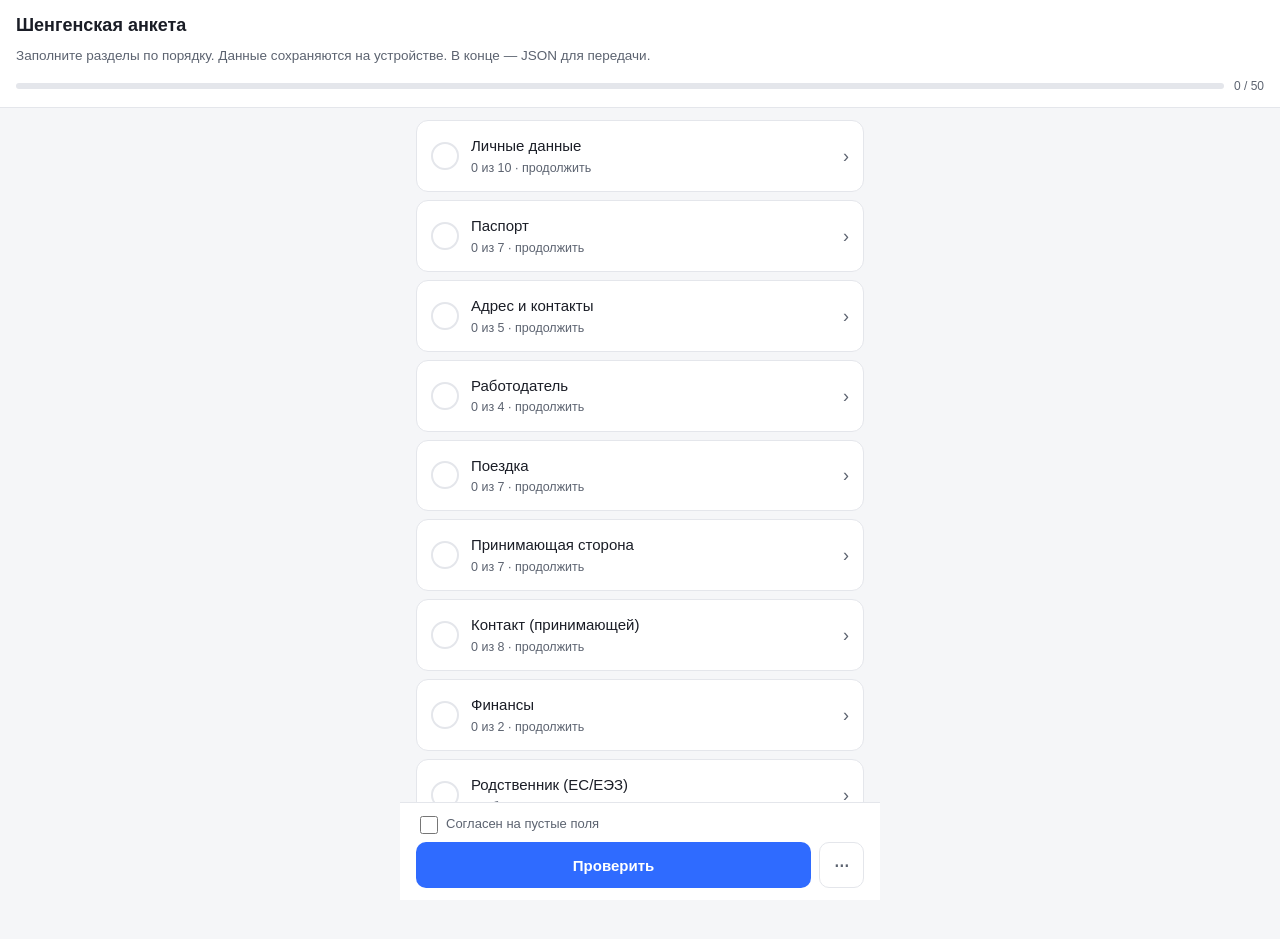
==== form/index.html @ 47124f25 "Галочка согласия" ====
<!DOCTYPE html>
<html lang="ru">
<head>
  <meta charset="UTF-8">
  <meta name="viewport" content="width=device-width, initial-scale=1, viewport-fit=cover, maximum-scale=1">
  <title>Шенгенская анкета — заполнение онлайн</title>
  <meta name="description" content="Мобильная анкета заявителя для визового центра BLS. 9 разделов, автосохранение, даты с клавиатуры, итог в JSON.">
  <meta name="theme-color" content="#2F6BFF">
  <meta property="og:title" content="Шенгенская анкета — заполнение онлайн">
  <meta property="og:description" content="Заполните 61 поле визовой анкеты на телефоне. Черновик сохраняется локально.">
  <link rel="stylesheet" href="style.css">
  <script src="https://telegram.org/js/telegram-web-app.js"></script>
</head>
<body>

<div class="app-header">
  <h1>Шенгенская анкета</h1>
  <p class="app-intro">Заполните разделы по порядку. Данные сохраняются на устройстве. В конце — JSON для передачи.</p>
  <div class="progress-row">
    <div class="progress-track"><div class="progress-fill" id="progressFill"></div></div>
    <div class="progress-label" id="progressLabel">0 / 50</div>
  </div>
</div>

<div id="listView">
  <div id="secList"></div>

  <div id="errorPanel" class="panel err" style="display:none;">
    <h3 id="errorTitle"></h3>
    <ul id="errorList"></ul>
  </div>

  <div id="resultPanel" class="panel ok" style="display:none;">
    <h3>Готово — JSON сформирован</h3>
    <p style="font-size:13px;color:var(--ink2);margin-bottom:10px;">61 поле, даты ГГГГ-ММ-ДД.</p>
    <pre id="jsonOut"></pre>
    <div class="result-actions" style="flex-wrap:wrap;">
      <button class="btn btn-primary" id="sendTgBtn" type="button" style="flex:1 1 100%;">📲 Получить файл в Telegram</button>
      <button class="btn btn-ghost" id="downloadJsonBtn" type="button">⬇ Скачать (ПК / Android)</button>
      <button class="btn btn-ghost" id="copyJsonBtn" type="button">📋 В буфер</button>
    </div>
    <p class="result-hint" id="downloadHint" style="font-size:12.5px;color:var(--ink2);margin-top:10px;">
      <b>Важно:</b> «Скачать» в Telegram на телефоне часто <b>не создаёт файл</b>. Жмите <b>Получить файл в Telegram</b> — документ придёт в чат с ботом.
    </p>
  </div>
</div>

<div class="bottom-bar" style="flex-direction:column;gap:8px;align-items:stretch;">
  <label style="display:flex;align-items:center;gap:8px;font-size:13px;color:var(--ink2);padding:0 4px;user-select:none;">
    <input type="checkbox" id="allowEmptyChk" style="width:18px;height:18px;">
    Согласен на пустые поля
  </label>
  <div style="display:flex;gap:8px;">
    <button class="btn btn-primary" id="buildBtn" type="button" style="flex:1;">Проверить</button>
    <button class="btn btn-ghost" id="menuBtn" type="button" style="flex:0 0 auto;padding:13px 14px;">⋯</button>
  </div>
</div>

<div class="menu-overlay" id="menuOverlay">
  <div class="menu-sheet">
    <button class="menu-item" id="exportDraftBtn" type="button">⇩  Сохранить черновик (.json)</button>
    <button class="menu-item" id="importDraftBtn" type="button">⇧  Загрузить черновик</button>
    <input type="file" id="importDraftInput" accept="application/json,.json" style="display:none;">
    <div class="menu-sep"></div>
    <button class="menu-item" id="clearBtn" type="button">✕  Очистить всё</button>
    <button class="menu-item" id="closeMenuBtn" type="button" style="color:var(--ink2);">Отмена</button>
  </div>
</div>

<div class="toast" id="toast"></div>

<script src="app.js"></script>
<script>
(function () {
  "use strict";
  var state = App.loadState();

  function renderList() {
    var list = document.getElementById("secList");
    list.innerHTML = "";
    App.GROUPS.forEach(function (g) {
      var c = App.countFilled(state, g.id);
      var a = document.createElement("a");
      a.className = "sec-item";
      a.href = "form.html?g=" + g.id;

      var icon = document.createElement("div");
      icon.className = "sec-icon";
      if (g.optional && !state.toggleG9 && c.done === 0) {
        icon.className += " empty";
        icon.textContent = "○";
      } else if (c.done === c.total && c.total > 0) {
        icon.className += " done";
        icon.textContent = "✓";
      } else if (c.done > 0 || (g.optional && state.toggleG9)) {
        icon.className += " open";
        icon.textContent = "●";
      } else {
        icon.className += " empty";
        icon.textContent = "○";
      }

      var body = document.createElement("div");
      body.className = "sec-body";
      var title = document.createElement("div");
      title.className = "sec-title";
      title.textContent = g.title;
      var meta = document.createElement("div");
      meta.className = "sec-meta";
      if (g.optional && !state.toggleG9) {
        meta.textContent = "необязательно";
      } else if (c.done === c.total && c.total > 0) {
        meta.textContent = c.done + " из " + c.total;
      } else {
        meta.textContent = c.done + " из " + c.total + (c.done < c.total ? " · продолжить" : "");
      }
      body.appendChild(title);
      body.appendChild(meta);

      var arrow = document.createElement("div");
      arrow.className = "sec-arrow";
      arrow.textContent = "›";

      a.appendChild(icon);
      a.appendChild(body);
      a.appendChild(arrow);
      list.appendChild(a);
    });

    var p = App.totalProgress(state);
    var pct = p.total ? Math.round(p.done / p.total * 100) : 0;
    document.getElementById("progressFill").style.width = pct + "%";
    document.getElementById("progressLabel").textContent = p.done + " / " + p.total;
  }

  document.getElementById("buildBtn").addEventListener("click", function () {
    var allowEmpty = document.getElementById("allowEmptyChk").checked;
    var res = allowEmpty ? App.buildJsonAllowEmpty(state) : App.buildJson(state);
    var ep = document.getElementById("errorPanel");
    var rp = document.getElementById("resultPanel");
    rp.style.display = "none";

    if (!res.ok) {
      ep.style.display = "block";
      document.getElementById("errorTitle").textContent = "Ошибки: " + res.errors.length;
      var ul = document.getElementById("errorList");
      ul.innerHTML = "";
      res.errors.forEach(function (e) {
        var li = document.createElement("li");
        var a = document.createElement("a");
        a.href = "form.html?g=" + e.group;
        a.textContent = e.msg;
        li.appendChild(a);
        ul.appendChild(li);
      });
      ep.scrollIntoView({ behavior: "smooth", block: "start" });
      return;
    }

    ep.style.display = "none";
    document.getElementById("jsonOut").textContent = res.str;
    window.__lastJson = res.str;
    rp.style.display = "block";
    rp.scrollIntoView({ behavior: "smooth", block: "start" });
  });

  document.getElementById("copyJsonBtn").addEventListener("click", function () {
    App.copyText(window.__lastJson || "", this);
  });

  // Telegram WebApp init (скрипт в <head>, но на всякий случай ждём)
  function getTg() {
    return (window.Telegram && window.Telegram.WebApp) || null;
  }
  function isRealTelegram() {
    var tg = getTg();
    if (!tg) return false;
    // в настоящем клиенте Telegram обычно есть initData
    return !!(tg.initData || (tg.initDataUnsafe && (tg.initDataUnsafe.user || tg.initDataUnsafe.query_id)));
  }
  (function initTg() {
    var tg = getTg();
    if (tg) {
      try { tg.ready(); tg.expand(); } catch (e) {}
    }
  })();

  function tgUserId() {
    var tg = getTg();
    if (!tg || !tg.initDataUnsafe || !tg.initDataUnsafe.user) return null;
    return tg.initDataUnsafe.user.id || null;
  }

  /** Надёжная доставка: POST на сервер → бот шлёт document в чат */
  function sendJsonToChat(jsonText, filename) {
    var uid = tgUserId();
    if (!uid) {
      return Promise.reject(new Error("no-tg-user"));
    }
    return fetch("/api/send-json", {
      method: "POST",
      headers: { "Content-Type": "application/json" },
      body: JSON.stringify({
        userId: uid,
        json: jsonText,
        filename: filename || "applicant.json",
        initData: (getTg() && getTg().initData) || ""
      })
    }).then(function (r) {
      return r.json().then(function (body) {
        if (!r.ok || !body.ok) throw new Error((body && body.error) || ("http " + r.status));
        return body;
      });
    });
  }

  document.getElementById("sendTgBtn").addEventListener("click", function () {
    var json = window.__lastJson || "";
    if (!json) {
      App.showToast("Сначала сформируйте JSON");
      return;
    }
    var btn = document.getElementById("sendTgBtn");
    var oldLabel = btn.textContent;
    btn.disabled = true;
    btn.textContent = "Отправка…";

    sendJsonToChat(json, "applicant.json")
      .then(function () {
        App.showToast("Файл в чате с ботом — откройте чат");
        var hint = document.getElementById("downloadHint");
        if (hint) {
          hint.innerHTML = "✅ <b>applicant.json</b> отправлен в чат с ботом. Закройте анкету → в чате нажмите файл → «Сохранить в Файлы».";
          hint.style.display = "block";
        }
        try {
          var tg = getTg();
          if (tg && tg.showAlert) tg.showAlert("Файл отправлен в чат. Закройте окно и откройте сообщение с applicant.json");
        } catch (e) {}
      })
      .catch(function (err) {
        // fallback: sendData (закроет WebApp, лимит 4096)
        var tg = getTg();
        if (tg && typeof tg.sendData === "function" && isRealTelegram()) {
          try {
            var compact = JSON.stringify(JSON.parse(json));
            if (compact.length <= 4096) {
              tg.sendData(compact);
              App.showToast("Отправлено через WebApp — смотрите чат");
              return;
            }
          } catch (e2) {}
        }
        App.showToast("Не удалось отправить. Откройте из бота или «В буфер»");
        console.error(err);
      })
      .then(function () {
        btn.disabled = false;
        btn.textContent = oldLabel;
      });
  });

  document.getElementById("downloadJsonBtn").addEventListener("click", function () {
    var json = window.__lastJson || "";
    if (!json) return;
    var fname = "applicant.json";
    App.downloadBlob(json, fname).then(function (mode) {
      var msg = App.downloadHintMessage(mode, fname);
      if (mode !== "share-cancel") App.showToast(msg);
      var hint = document.getElementById("downloadHint");
      if (hint && mode !== "share-cancel") {
        hint.innerHTML = mode === "share"
          ? "В меню «Поделиться» выберите <b>Сохранить в Файлы</b> или отправьте себе в Telegram."
          : (App.isMobileLike()
              ? "Ищите файл <b>" + fname + "</b> в папке <b>Загрузки</b> или в шторке уведомлений браузера."
              : "Файл <b>" + fname + "</b> в папке загрузок (Downloads).");
        hint.style.display = "block";
        clearTimeout(hint.__t);
        hint.__t = setTimeout(function () { hint.style.display = "none"; }, 8000);
      }
    });
  });

  /* Menu */
  var overlay = document.getElementById("menuOverlay");
  document.getElementById("menuBtn").addEventListener("click", function () { overlay.style.display = "block"; });
  document.getElementById("closeMenuBtn").addEventListener("click", function () { overlay.style.display = "none"; });
  overlay.addEventListener("click", function (e) { if (e.target === overlay) overlay.style.display = "none"; });

  document.getElementById("exportDraftBtn").addEventListener("click", function () {
    overlay.style.display = "none";
    var flat = App.buildDraftFlat(state);
    var keys = Object.keys(flat);
    var filled = 0;
    keys.forEach(function (k) { if (flat[k]) filled++; });
    var empty = keys.length - filled;
    var msg =
      "В файле будет " + keys.length + " полей.\n" +
      "Заполнено: " + filled + "\n" +
      "Пустых: " + empty + "\n\n" +
      (empty > 0
        ? "Пустые поля уйдут как \"\". Продолжить сохранение?"
        : "Все поля заполнены. Сохранить?");
    if (!confirm(msg)) {
      App.showToast("Отменено — можно дозаполнить");
      return;
    }
    var fname = "anketa-chernovik-" + new Date().toISOString().slice(0, 10) + ".json";
    App.downloadBlob(JSON.stringify(flat, null, 2), fname).then(function (mode) {
      App.showToast(App.downloadHintMessage(mode, fname));
    });
  });

  var importInput = document.getElementById("importDraftInput");
  document.getElementById("importDraftBtn").addEventListener("click", function () {
    overlay.style.display = "none";
    importInput.value = "";
    importInput.click();
  });
  importInput.addEventListener("change", function () {
    var file = importInput.files && importInput.files[0];
    if (!file) return;
    var reader = new FileReader();
    reader.onload = function () {
      try {
        var parsed = JSON.parse(reader.result);
        var vals = null;
        var other = {};
        var tog = false;
        if (parsed && parsed.__kind === "schengen_form_draft") {
          // старый формат: data.values / или values на корне
          var data = parsed.data || parsed;
          vals = data.values || data;
          other = data.otherValues || parsed.otherValues || {};
          tog = !!(data.toggleG9 || parsed.toggleG9);
        } else if (parsed && typeof parsed === "object") {
          // плоский applicant / черновик под userscript
          vals = parsed.values && typeof parsed.values === "object" ? parsed.values : parsed;
          other = parsed.otherValues || {};
          tog = !!parsed.toggleG9;
        }
        if (vals && typeof vals === "object") {
          // даты с суффиксом BLS → обратно в YYYY-MM-DD для полей формы
          var cleaned = {};
          Object.keys(vals).forEach(function (k) {
            var v = vals[k] == null ? "" : String(vals[k]);
            if (/^\d{4}-\d{2}-\d{2} /.test(v)) v = v.slice(0, 10);
            cleaned[k] = v;
          });
          state.values = cleaned;
          state.otherValues = other;
          state.toggleG9 = tog;
          App.saveState(state);
          renderList();
          App.showToast("Черновик загружен");
        } else {
          App.showToast("Нет данных анкеты");
        }
      } catch (e) {
        App.showToast("Файл повреждён");
      }
    };
    reader.readAsText(file, "utf-8");
  });

  document.getElementById("clearBtn").addEventListener("click", function () {
    overlay.style.display = "none";
    if (confirm("Очистить все данные?")) {
      state = { values: {}, otherValues: {}, toggleG9: false };
      App.clearState();
      renderList();
      document.getElementById("resultPanel").style.display = "none";
      document.getElementById("errorPanel").style.display = "none";
      App.showToast("Очищено");
    }
  });

  renderList();
})();
</script>
</body>
</html>
---- form/style.css ----
:root {
  --bg: #F5F6F8;
  --card: #FFFFFF;
  --ink: #1A1D26;
  --ink2: #5C6370;
  --line: #E4E6EB;
  --blue: #2F6BFF;
  --blue-soft: #E8F0FF;
  --ok: #1A9B5C;
  --ok-bg: #E6F7EF;
  --err: #D93025;
  --err-bg: #FCE8E6;
  --radius: 12px;
  --safe-top: env(safe-area-inset-top, 0px);
  --safe-bot: env(safe-area-inset-bottom, 0px);
  font-family: -apple-system, BlinkMacSystemFont, "Segoe UI", Roboto, "Helvetica Neue", Arial, sans-serif;
}

* { box-sizing: border-box; margin: 0; padding: 0; }

html, body {
  height: 100%;
  background: var(--bg);
  color: var(--ink);
  font-size: 15px;
  line-height: 1.45;
  -webkit-tap-highlight-color: transparent;
}

/* ——— Header ——— */
.app-header {
  position: sticky;
  top: 0;
  z-index: 30;
  background: var(--card);
  padding: calc(var(--safe-top) + 12px) 16px 12px;
  border-bottom: 1px solid var(--line);
}

.app-header h1 {
  font-size: 18px;
  font-weight: 600;
  margin-bottom: 8px;
}

.progress-row {
  display: flex;
  align-items: center;
  gap: 10px;
}

.progress-track {
  flex: 1;
  height: 6px;
  background: var(--line);
  border-radius: 3px;
  overflow: hidden;
}

.progress-fill {
  height: 100%;
  background: var(--blue);
  width: 0%;
  transition: width .25s ease;
}

.progress-label {
  font-size: 12px;
  color: var(--ink2);
  white-space: nowrap;
  font-variant-numeric: tabular-nums;
}

/* ——— List (index) ——— */
#listView {
  padding: 12px 16px calc(100px + var(--safe-bot));
  max-width: 480px;
  margin: 0 auto;
}

.sec-item {
  display: flex;
  align-items: center;
  gap: 12px;
  background: var(--card);
  border-radius: var(--radius);
  padding: 14px;
  margin-bottom: 8px;
  border: 1px solid var(--line);
  cursor: pointer;
  text-decoration: none;
  color: inherit;
  transition: background .15s;
}

.sec-item:active {
  background: #F0F2F5;
}

.sec-icon {
  width: 28px;
  height: 28px;
  border-radius: 50%;
  display: flex;
  align-items: center;
  justify-content: center;
  font-size: 14px;
  flex-shrink: 0;
}

.sec-icon.done {
  background: var(--ok-bg);
  color: var(--ok);
}

.sec-icon.open {
  border: 2px solid var(--blue);
  color: var(--blue);
}

.sec-icon.empty {
  border: 2px solid var(--line);
  color: transparent;
}

.sec-body {
  flex: 1;
  min-width: 0;
}

.sec-title {
  font-weight: 500;
  font-size: 15px;
}

.sec-meta {
  font-size: 12.5px;
  color: var(--ink2);
  margin-top: 2px;
}

.sec-arrow {
  color: var(--ink2);
  font-size: 18px;
}

/* ——— Bottom bar ——— */
.bottom-bar {
  position: fixed;
  left: 0;
  right: 0;
  bottom: 0;
  z-index: 25;
  background: var(--card);
  border-top: 1px solid var(--line);
  padding: 12px 16px calc(12px + var(--safe-bot));
  display: flex;
  gap: 10px;
  max-width: 480px;
  margin: 0 auto;
}

.btn {
  border: none;
  border-radius: 10px;
  padding: 13px 16px;
  font-size: 15px;
  font-weight: 600;
  cursor: pointer;
  font-family: inherit;
  flex: 1;
  text-align: center;
}

.btn-primary {
  background: var(--blue);
  color: #fff;
}

.btn-primary:disabled {
  opacity: .45;
}

.btn-ghost {
  background: transparent;
  color: var(--ink2);
  border: 1px solid var(--line);
}

.btn-full {
  width: 100%;
}

/* ——— Form view ——— */
.form-header {
  position: sticky;
  top: 0;
  z-index: 20;
  background: var(--card);
  border-bottom: 1px solid var(--line);
  padding: calc(var(--safe-top) + 10px) 12px 12px;
  display: flex;
  align-items: center;
  gap: 10px;
}

.back-btn {
  background: none;
  border: none;
  font-size: 22px;
  line-height: 1;
  padding: 4px 8px;
  cursor: pointer;
  color: var(--ink);
  text-decoration: none;
}

.form-header h2 {
  font-size: 17px;
  font-weight: 600;
  flex: 1;
}

.form-body {
  padding: 16px 16px calc(100px + var(--safe-bot));
  max-width: 480px;
  margin: 0 auto;
}

.field {
  margin-bottom: 18px;
}

.field label {
  display: block;
  font-size: 13px;
  color: var(--ink2);
  margin-bottom: 6px;
}

.field label .req {
  color: var(--err);
}

.field input,
.field select {
  width: 100%;
  padding: 12px 14px;
  font-size: 16px;
  border: 1px solid var(--line);
  border-radius: 10px;
  background: var(--card);
  color: var(--ink);
  font-family: inherit;
  appearance: none;
}

.field select {
  background-image: url("data:image/svg+xml,%3Csvg xmlns='http://www.w3.org/2000/svg' width='12' height='8'%3E%3Cpath d='M1 1l5 5 5-5' stroke='%235C6370' stroke-width='1.5' fill='none'/%3E%3C/svg%3E");
  background-repeat: no-repeat;
  background-position: right 14px center;
  padding-right: 36px;
}

.field input:focus,
.field select:focus {
  outline: none;
  border-color: var(--blue);
  box-shadow: 0 0 0 3px rgba(47, 107, 255, .15);
}

.field.has-error input,
.field.has-error select {
  border-color: var(--err);
  background: var(--err-bg);
}

.field .hint {
  font-size: 12px;
  color: var(--ink2);
  margin-top: 5px;
  opacity: .85;
}

.field .err-msg {
  font-size: 12.5px;
  color: var(--err);
  margin-top: 5px;
  display: none;
}

.field.has-error .err-msg {
  display: block;
}

.other-input {
  margin-top: 8px;
  display: none;
}

.other-input.show {
  display: block;
}

.form-footer {
  position: fixed;
  left: 0;
  right: 0;
  bottom: 0;
  z-index: 25;
  background: var(--card);
  border-top: 1px solid var(--line);
  padding: 12px 16px calc(12px + var(--safe-bot));
  max-width: 480px;
  margin: 0 auto;
}

.optional-toggle {
  display: flex;
  align-items: center;
  gap: 10px;
  padding: 12px 0;
  margin-bottom: 8px;
  font-size: 14.5px;
}

.optional-toggle input {
  width: 20px;
  height: 20px;
}

/* ——— Panels ——— */
.panel {
  margin: 16px 0;
  padding: 16px;
  border-radius: var(--radius);
  background: var(--card);
  border: 1px solid var(--line);
}

.panel.err {
  border-color: var(--err);
  background: var(--err-bg);
}

.panel.ok {
  border-color: var(--ok);
}

.panel h3 {
  font-size: 15px;
  margin-bottom: 8px;
}

.panel.err h3 {
  color: var(--err);
}

.panel.ok h3 {
  color: var(--ok);
}

.panel ul {
  padding-left: 18px;
  font-size: 13.5px;
}

.panel a {
  color: var(--err);
}

pre {
  background: #F0F2F5;
  border-radius: 8px;
  padding: 12px;
  font-size: 12px;
  overflow-x: auto;
  max-height: 320px;
  white-space: pre;
  font-family: ui-monospace, Menlo, Consolas, monospace;
}

.result-actions {
  display: flex;
  gap: 8px;
  margin-top: 12px;
}

/* ——— Toast & menu ——— */
.toast {
  position: fixed;
  left: 50%;
  bottom: calc(80px + var(--safe-bot));
  transform: translateX(-50%) translateY(12px);
  background: var(--ink);
  color: #fff;
  font-size: 13px;
  padding: 10px 18px;
  border-radius: 20px;
  opacity: 0;
  pointer-events: none;
  transition: .2s;
  z-index: 50;
  white-space: nowrap;
}

.toast.show {
  opacity: 1;
  transform: translateX(-50%) translateY(0);
}

.menu-overlay {
  display: none;
  position: fixed;
  inset: 0;
  background: rgba(0, 0, 0, .35);
  z-index: 40;
}

.menu-sheet {
  position: absolute;
  left: 0;
  right: 0;
  bottom: 0;
  background: var(--card);
  border-radius: 16px 16px 0 0;
  padding: 12px 16px calc(20px + var(--safe-bot));
}

.menu-item {
  display: block;
  width: 100%;
  text-align: left;
  background: none;
  border: none;
  padding: 14px 8px;
  font-size: 15px;
  color: var(--ink);
  font-family: inherit;
  cursor: pointer;
}

.menu-item:active {
  background: #F0F2F5;
}

.menu-sep {
  height: 1px;
  background: var(--line);
  margin: 4px 0;
}


/* Дата: ДД · ММ · ГГГГ — ввод с клавиатуры */
.date-row {
  display: flex;
  align-items: center;
  gap: 6px;
}
.date-row .date-part {
  width: 100%;
  text-align: center;
  padding: 12px 8px;
  font-size: 16px;
  border: 1px solid var(--line);
  border-radius: 10px;
  background: var(--card);
  color: var(--ink);
  font-family: inherit;
  appearance: none;
  -webkit-appearance: none;
}
.date-row .date-d,
.date-row .date-m {
  max-width: 64px;
  flex: 0 0 64px;
}
.date-row .date-y {
  flex: 1;
  max-width: 100px;
}
.date-row .date-sep {
  color: var(--ink2);
  font-size: 18px;
  line-height: 1;
  user-select: none;
}
.date-row .date-part:focus {
  outline: none;
  border-color: var(--blue);
  box-shadow: 0 0 0 3px rgba(47, 107, 255, .15);
}
.field.has-error .date-part {
  border-color: var(--err);
  background: var(--err-bg);
}

/* Intro block on hub */
.app-intro {
  font-size: 13.5px;
  color: var(--ink2);
  margin: 0 0 12px;
  line-height: 1.45;
}
.app-intro strong {
  color: var(--ink);
  font-weight: 600;
}
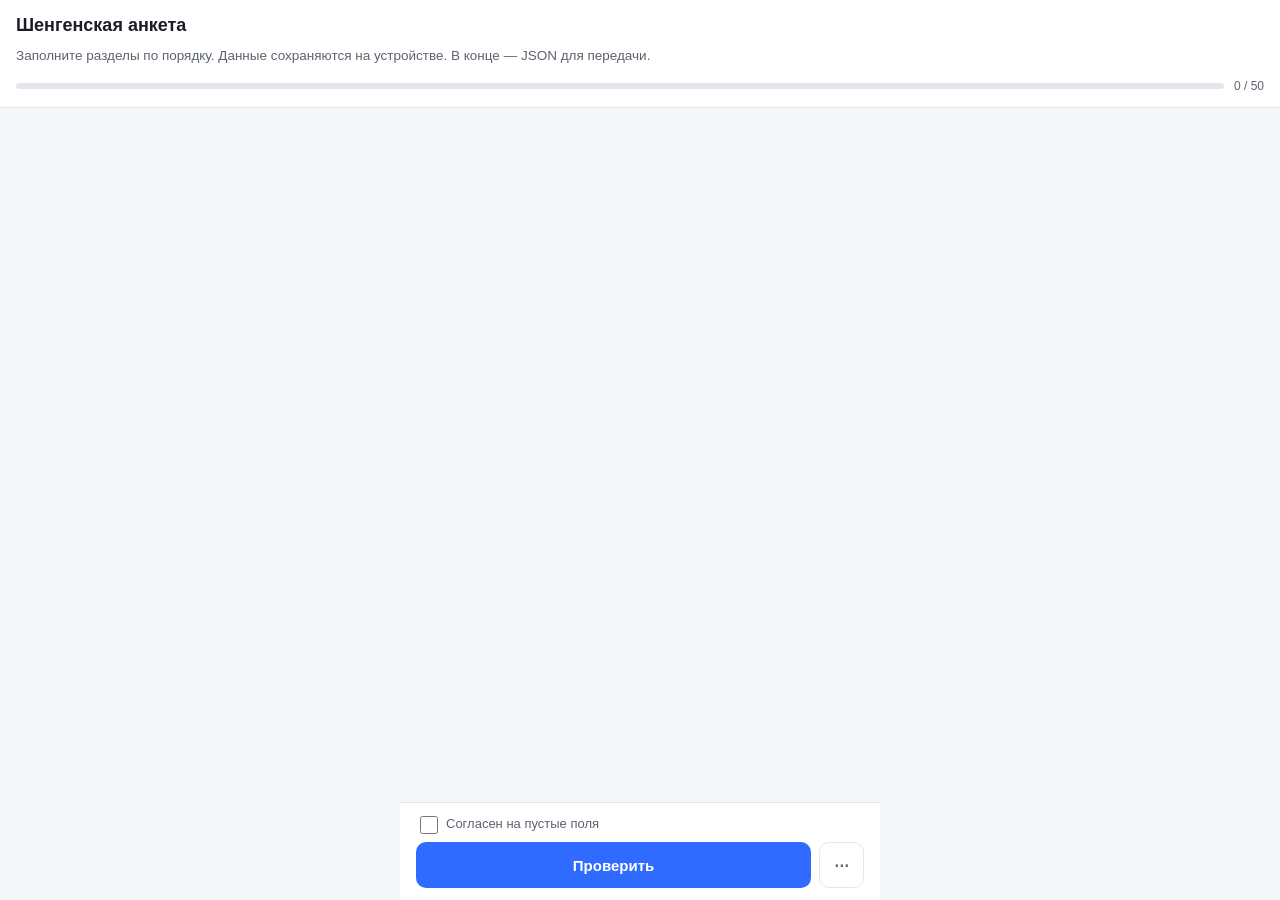
==== commit c75f7a46: "Улучшил сохранение файла" ====
--- a/form/index.html
+++ b/form/index.html
@@ -36,11 +36,10 @@
     <pre id="jsonOut"></pre>
     <div class="result-actions" style="flex-wrap:wrap;">
       <button class="btn btn-primary" id="sendTgBtn" type="button" style="flex:1 1 100%;">📲 Получить файл в Telegram</button>
-      <button class="btn btn-ghost" id="downloadJsonBtn" type="button">⬇ Скачать (ПК / Android)</button>
-      <button class="btn btn-ghost" id="copyJsonBtn" type="button">📋 В буфер</button>
     </div>
     <p class="result-hint" id="downloadHint" style="font-size:12.5px;color:var(--ink2);margin-top:10px;">
-      <b>Важно:</b> «Скачать» в Telegram на телефоне часто <b>не создаёт файл</b>. Жмите <b>Получить файл в Telegram</b> — документ придёт в чат с ботом.
+      Нажмите кнопку выше — файл <b>applicant.json</b> придёт в чат с ботом.
+      Черновик можно сохранить через меню <b>⋯</b>.
     </p>
   </div>
 </div>
@@ -294,20 +293,10 @@
     var filled = 0;
     keys.forEach(function (k) { if (flat[k]) filled++; });
     var empty = keys.length - filled;
-    var msg =
-      "В файле будет " + keys.length + " полей.\n" +
-      "Заполнено: " + filled + "\n" +
-      "Пустых: " + empty + "\n\n" +
-      (empty > 0
-        ? "Пустые поля уйдут как \"\". Продолжить сохранение?"
-        : "Все поля заполнены. Сохранить?");
-    if (!confirm(msg)) {
-      App.showToast("Отменено — можно дозаполнить");
-      return;
-    }
+    // confirm() в Telegram WebApp часто сразу отменяется — убрали
     var fname = "anketa-chernovik-" + new Date().toISOString().slice(0, 10) + ".json";
     App.downloadBlob(JSON.stringify(flat, null, 2), fname).then(function (mode) {
-      App.showToast(App.downloadHintMessage(mode, fname));
+      App.showToast("Черновик: " + filled + " заполнено, " + empty + " пустых");
     });
   });
 
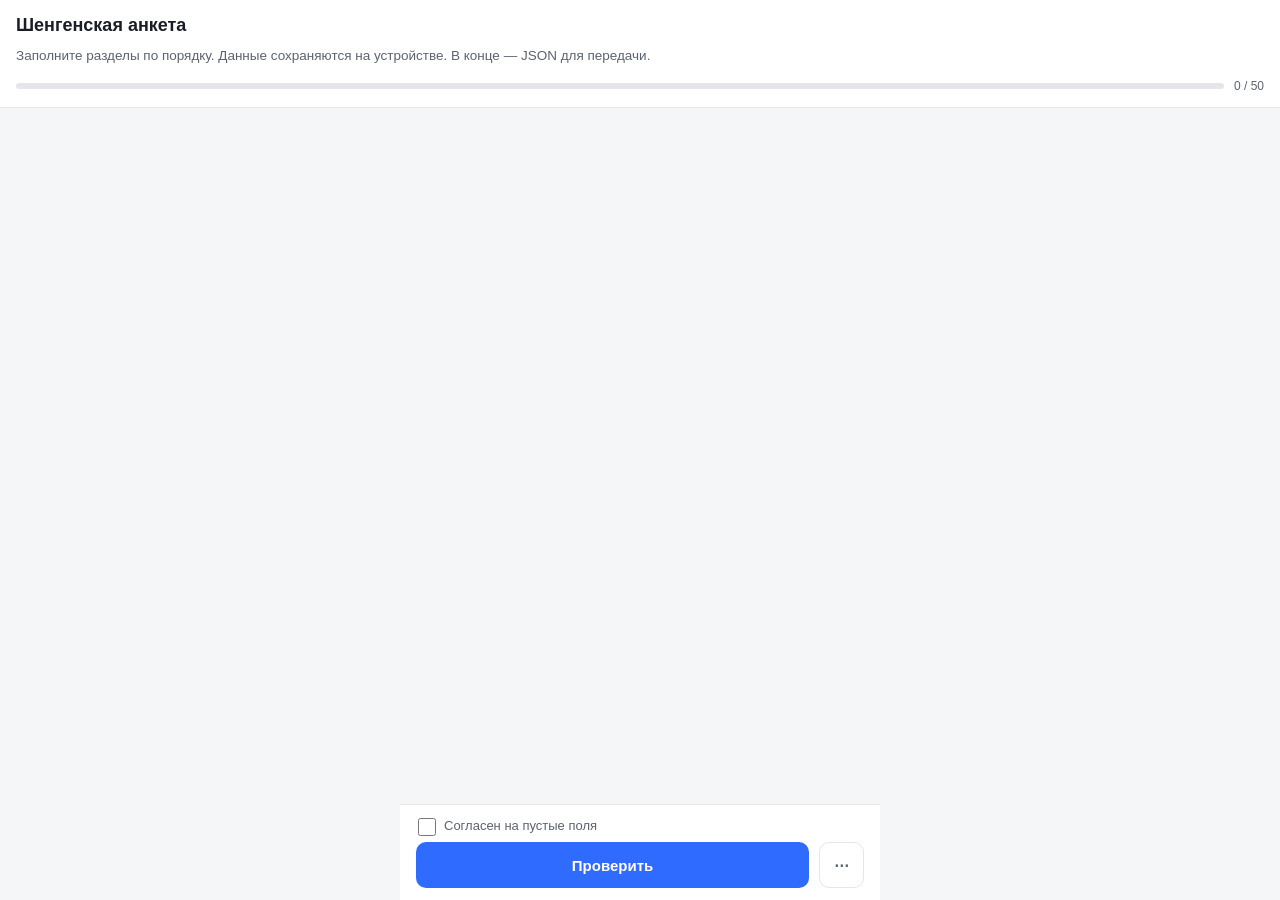
==== commit dc3540bc: "Еще улучшил кнопку" ====
--- a/form/index.html
+++ b/form/index.html
@@ -22,7 +22,7 @@
   </div>
 </div>
 
-<div id="listView">
+<div id="listView" style="padding-bottom: calc(140px + env(safe-area-inset-bottom, 0px));">
   <div id="secList"></div>
 
   <div id="errorPanel" class="panel err" style="display:none;">
@@ -44,12 +44,12 @@
   </div>
 </div>
 
-<div class="bottom-bar" style="flex-direction:column;gap:8px;align-items:stretch;">
-  <label style="display:flex;align-items:center;gap:8px;font-size:13px;color:var(--ink2);padding:0 4px;user-select:none;">
-    <input type="checkbox" id="allowEmptyChk" style="width:18px;height:18px;">
-    Согласен на пустые поля
+<div class="bottom-bar" style="flex-direction:column;gap:6px;align-items:stretch;height:auto;">
+  <label style="display:flex;align-items:center;gap:8px;font-size:13px;color:var(--ink2);padding:0 2px;user-select:none;cursor:pointer;">
+    <input type="checkbox" id="allowEmptyChk" style="width:18px;height:18px;flex-shrink:0;">
+    <span>Согласен на пустые поля</span>
   </label>
-  <div style="display:flex;gap:8px;">
+  <div style="display:flex;gap:10px;width:100%;">
     <button class="btn btn-primary" id="buildBtn" type="button" style="flex:1;">Проверить</button>
     <button class="btn btn-ghost" id="menuBtn" type="button" style="flex:0 0 auto;padding:13px 14px;">⋯</button>
   </div>
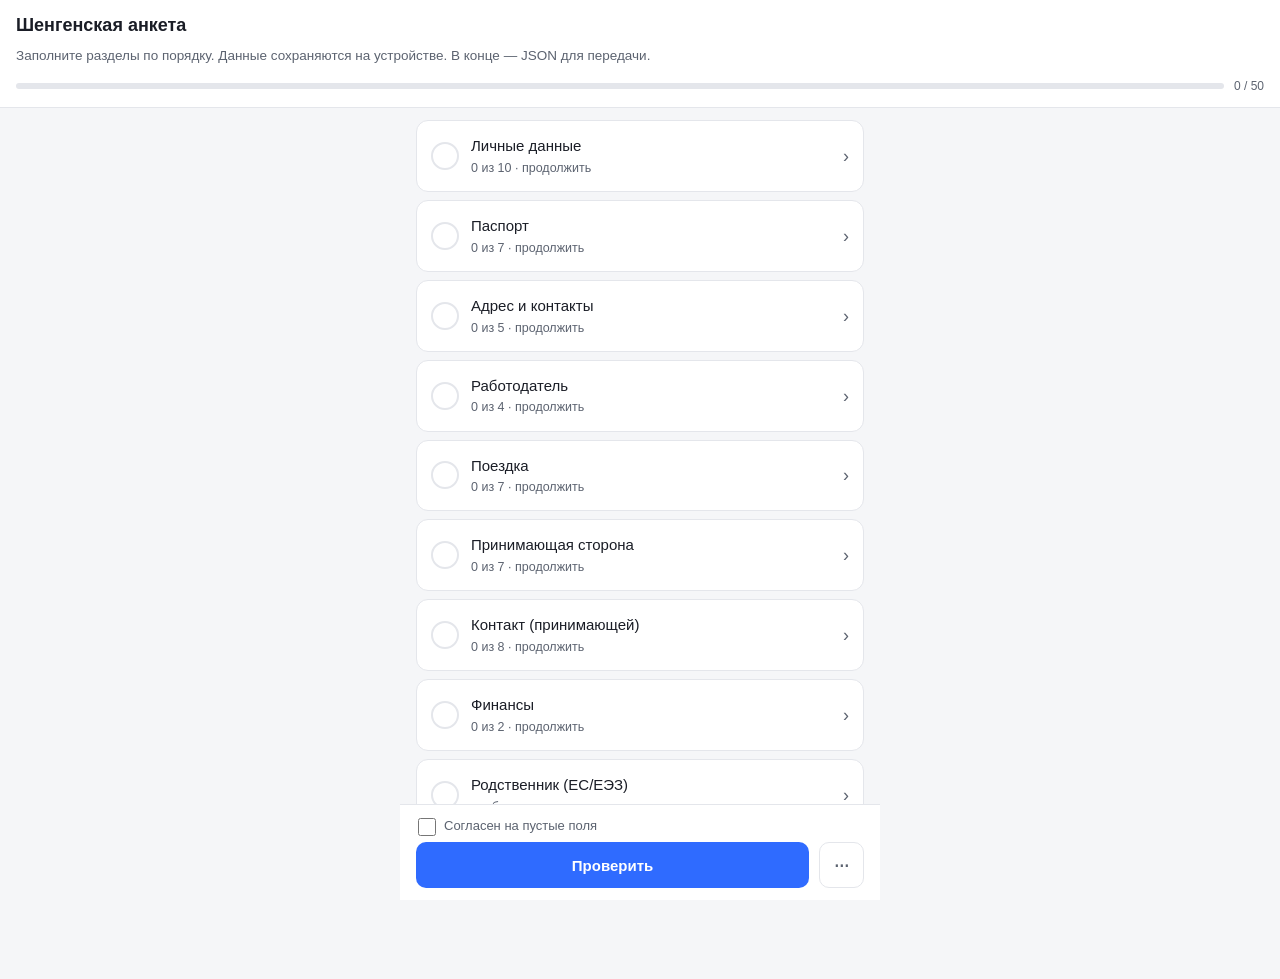
==== commit 0e0169bd: "Ремонт полей формы" ====
--- a/form/index.html
+++ b/form/index.html
@@ -34,12 +34,14 @@
     <h3>Готово — JSON сформирован</h3>
     <p style="font-size:13px;color:var(--ink2);margin-bottom:10px;">61 поле, даты ГГГГ-ММ-ДД.</p>
     <pre id="jsonOut"></pre>
-    <div class="result-actions" style="flex-wrap:wrap;">
+    <div class="result-actions" style="flex-wrap:wrap;gap:8px;">
       <button class="btn btn-primary" id="sendTgBtn" type="button" style="flex:1 1 100%;">📲 Получить файл в Telegram</button>
+      <button class="btn btn-ghost" id="downloadJsonBtn" type="button" style="flex:1;">⇩ Скачать JSON</button>
+      <button class="btn btn-ghost" id="copyJsonBtn" type="button" style="flex:1;">⧉ В буфер</button>
     </div>
     <p class="result-hint" id="downloadHint" style="font-size:12.5px;color:var(--ink2);margin-top:10px;">
-      Нажмите кнопку выше — файл <b>applicant.json</b> придёт в чат с ботом.
-      Черновик можно сохранить через меню <b>⋯</b>.
+      Из Telegram — «Получить файл в Telegram». Иначе — «Скачать JSON» или «В буфер».
+      Черновик (неполный) — меню <b>⋯</b>.
     </p>
   </div>
 </div>
@@ -163,9 +165,12 @@
     rp.scrollIntoView({ behavior: "smooth", block: "start" });
   });
 
-  document.getElementById("copyJsonBtn").addEventListener("click", function () {
-    App.copyText(window.__lastJson || "", this);
-  });
+  var copyBtn = document.getElementById("copyJsonBtn");
+  if (copyBtn) {
+    copyBtn.addEventListener("click", function () {
+      App.copyText(window.__lastJson || "", this);
+    });
+  }
 
   // Telegram WebApp init (скрипт в <head>, но на всякий случай ждём)
   function getTg() {
@@ -259,26 +264,29 @@
       });
   });
 
-  document.getElementById("downloadJsonBtn").addEventListener("click", function () {
-    var json = window.__lastJson || "";
-    if (!json) return;
-    var fname = "applicant.json";
-    App.downloadBlob(json, fname).then(function (mode) {
-      var msg = App.downloadHintMessage(mode, fname);
-      if (mode !== "share-cancel") App.showToast(msg);
-      var hint = document.getElementById("downloadHint");
-      if (hint && mode !== "share-cancel") {
-        hint.innerHTML = mode === "share"
-          ? "В меню «Поделиться» выберите <b>Сохранить в Файлы</b> или отправьте себе в Telegram."
-          : (App.isMobileLike()
-              ? "Ищите файл <b>" + fname + "</b> в папке <b>Загрузки</b> или в шторке уведомлений браузера."
-              : "Файл <b>" + fname + "</b> в папке загрузок (Downloads).");
-        hint.style.display = "block";
-        clearTimeout(hint.__t);
-        hint.__t = setTimeout(function () { hint.style.display = "none"; }, 8000);
-      }
-    });
-  });
+  var downloadJsonBtn = document.getElementById("downloadJsonBtn");
+  if (downloadJsonBtn) {
+    downloadJsonBtn.addEventListener("click", function () {
+      var json = window.__lastJson || "";
+      if (!json) return;
+      var fname = "applicant.json";
+      App.downloadBlob(json, fname).then(function (mode) {
+        var msg = App.downloadHintMessage(mode, fname);
+        if (mode !== "share-cancel") App.showToast(msg);
+        var hint = document.getElementById("downloadHint");
+        if (hint && mode !== "share-cancel") {
+          hint.innerHTML = mode === "share"
+            ? "В меню «Поделиться» выберите <b>Сохранить в Файлы</b> или отправьте себе в Telegram."
+            : (App.isMobileLike()
+                ? "Ищите файл <b>" + fname + "</b> в папке <b>Загрузки</b> или в шторке уведомлений браузера."
+                : "Файл <b>" + fname + "</b> в папке загрузок (Downloads).");
+          hint.style.display = "block";
+          clearTimeout(hint.__t);
+          hint.__t = setTimeout(function () { hint.style.display = "none"; }, 8000);
+        }
+      });
+    });
+  }
 
   /* Menu */
   var overlay = document.getElementById("menuOverlay");
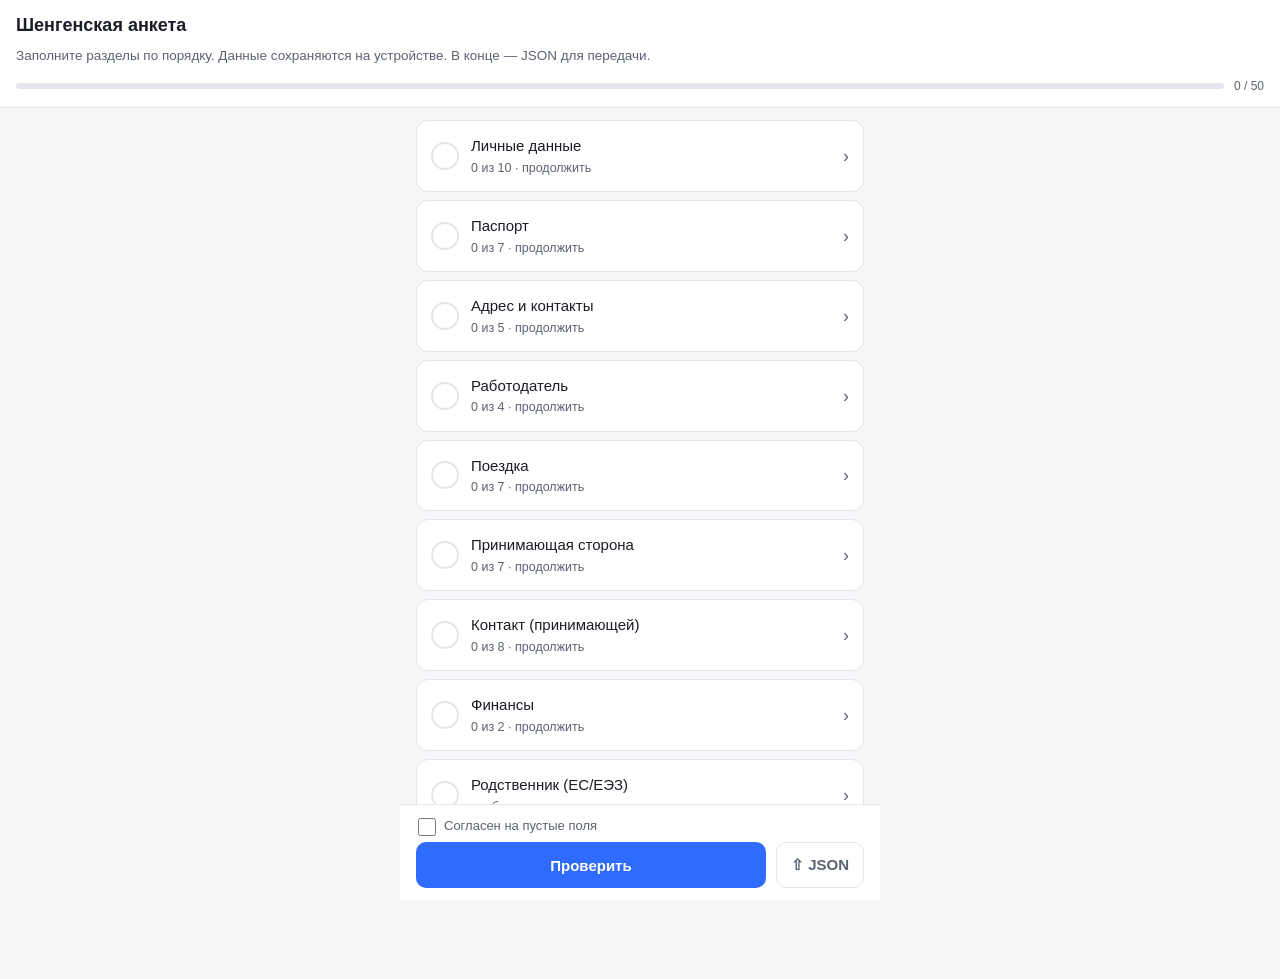
==== commit a481baee: "Add files via upload" ====
--- a/form/index.html
+++ b/form/index.html
@@ -36,12 +36,11 @@
     <pre id="jsonOut"></pre>
     <div class="result-actions" style="flex-wrap:wrap;gap:8px;">
       <button class="btn btn-primary" id="sendTgBtn" type="button" style="flex:1 1 100%;">📲 Получить файл в Telegram</button>
-      <button class="btn btn-ghost" id="downloadJsonBtn" type="button" style="flex:1;">⇩ Скачать JSON</button>
+      <button class="btn btn-ghost" id="loadJsonBtn" type="button" style="flex:1;">⇧ Загрузить JSON</button>
       <button class="btn btn-ghost" id="copyJsonBtn" type="button" style="flex:1;">⧉ В буфер</button>
     </div>
     <p class="result-hint" id="downloadHint" style="font-size:12.5px;color:var(--ink2);margin-top:10px;">
-      Из Telegram — «Получить файл в Telegram». Иначе — «Скачать JSON» или «В буфер».
-      Черновик (неполный) — меню <b>⋯</b>.
+      Из Telegram — «Получить файл в Telegram». Чтобы продолжить с готовым файлом — «Загрузить JSON» или «В буфер».
     </p>
   </div>
 </div>
@@ -53,20 +52,12 @@
   </label>
   <div style="display:flex;gap:10px;width:100%;">
     <button class="btn btn-primary" id="buildBtn" type="button" style="flex:1;">Проверить</button>
-    <button class="btn btn-ghost" id="menuBtn" type="button" style="flex:0 0 auto;padding:13px 14px;">⋯</button>
+    <button class="btn btn-ghost" id="loadJsonBtnBottom" type="button" style="flex:0 0 auto;padding:13px 14px;">⇧ JSON</button>
   </div>
 </div>
 
-<div class="menu-overlay" id="menuOverlay">
-  <div class="menu-sheet">
-    <button class="menu-item" id="exportDraftBtn" type="button">⇩  Сохранить черновик (.json)</button>
-    <button class="menu-item" id="importDraftBtn" type="button">⇧  Загрузить черновик</button>
-    <input type="file" id="importDraftInput" accept="application/json,.json" style="display:none;">
-    <div class="menu-sep"></div>
-    <button class="menu-item" id="clearBtn" type="button">✕  Очистить всё</button>
-    <button class="menu-item" id="closeMenuBtn" type="button" style="color:var(--ink2);">Отмена</button>
-  </div>
-</div>
+<!-- скрытый input для загрузки JSON (используется обеими кнопками) -->
+<input type="file" id="loadJsonInput" accept="application/json,.json" style="display:none;">
 
 <div class="toast" id="toast"></div>
 
@@ -162,7 +153,11 @@
     document.getElementById("jsonOut").textContent = res.str;
     window.__lastJson = res.str;
     rp.style.display = "block";
-    rp.scrollIntoView({ behavior: "smooth", block: "start" });
+    // Прокрутка сразу к кнопкам (TG / Загрузить / Буфер)
+    setTimeout(function () {
+      var actions = document.querySelector(".result-actions") || rp;
+      actions.scrollIntoView({ behavior: "smooth", block: "center" });
+    }, 50);
   });
 
   var copyBtn = document.getElementById("copyJsonBtn");
@@ -172,14 +167,13 @@
     });
   }
 
-  // Telegram WebApp init (скрипт в <head>, но на всякий случай ждём)
+  // Telegram WebApp init
   function getTg() {
     return (window.Telegram && window.Telegram.WebApp) || null;
   }
   function isRealTelegram() {
     var tg = getTg();
     if (!tg) return false;
-    // в настоящем клиенте Telegram обычно есть initData
     return !!(tg.initData || (tg.initDataUnsafe && (tg.initDataUnsafe.user || tg.initDataUnsafe.query_id)));
   }
   (function initTg() {
@@ -264,58 +258,22 @@
       });
   });
 
-  var downloadJsonBtn = document.getElementById("downloadJsonBtn");
-  if (downloadJsonBtn) {
-    downloadJsonBtn.addEventListener("click", function () {
-      var json = window.__lastJson || "";
-      if (!json) return;
-      var fname = "applicant.json";
-      App.downloadBlob(json, fname).then(function (mode) {
-        var msg = App.downloadHintMessage(mode, fname);
-        if (mode !== "share-cancel") App.showToast(msg);
-        var hint = document.getElementById("downloadHint");
-        if (hint && mode !== "share-cancel") {
-          hint.innerHTML = mode === "share"
-            ? "В меню «Поделиться» выберите <b>Сохранить в Файлы</b> или отправьте себе в Telegram."
-            : (App.isMobileLike()
-                ? "Ищите файл <b>" + fname + "</b> в папке <b>Загрузки</b> или в шторке уведомлений браузера."
-                : "Файл <b>" + fname + "</b> в папке загрузок (Downloads).");
-          hint.style.display = "block";
-          clearTimeout(hint.__t);
-          hint.__t = setTimeout(function () { hint.style.display = "none"; }, 8000);
-        }
-      });
-    });
-  }
-
-  /* Menu */
-  var overlay = document.getElementById("menuOverlay");
-  document.getElementById("menuBtn").addEventListener("click", function () { overlay.style.display = "block"; });
-  document.getElementById("closeMenuBtn").addEventListener("click", function () { overlay.style.display = "none"; });
-  overlay.addEventListener("click", function (e) { if (e.target === overlay) overlay.style.display = "none"; });
-
-  document.getElementById("exportDraftBtn").addEventListener("click", function () {
-    overlay.style.display = "none";
-    var flat = App.buildDraftFlat(state);
-    var keys = Object.keys(flat);
-    var filled = 0;
-    keys.forEach(function (k) { if (flat[k]) filled++; });
-    var empty = keys.length - filled;
-    // confirm() в Telegram WebApp часто сразу отменяется — убрали
-    var fname = "anketa-chernovik-" + new Date().toISOString().slice(0, 10) + ".json";
-    App.downloadBlob(JSON.stringify(flat, null, 2), fname).then(function (mode) {
-      App.showToast("Черновик: " + filled + " заполнено, " + empty + " пустых");
-    });
-  });
-
-  var importInput = document.getElementById("importDraftInput");
-  document.getElementById("importDraftBtn").addEventListener("click", function () {
-    overlay.style.display = "none";
-    importInput.value = "";
-    importInput.click();
-  });
-  importInput.addEventListener("change", function () {
-    var file = importInput.files && importInput.files[0];
+  /* ─── Загрузить JSON (из файла на телефоне) ─── */
+  var loadInput = document.getElementById("loadJsonInput");
+
+  function openLoadPicker() {
+    loadInput.value = "";
+    loadInput.click();
+  }
+
+  var loadBtnResult = document.getElementById("loadJsonBtn");
+  if (loadBtnResult) loadBtnResult.addEventListener("click", openLoadPicker);
+
+  var loadBtnBottom = document.getElementById("loadJsonBtnBottom");
+  if (loadBtnBottom) loadBtnBottom.addEventListener("click", openLoadPicker);
+
+  loadInput.addEventListener("change", function () {
+    var file = loadInput.files && loadInput.files[0];
     if (!file) return;
     var reader = new FileReader();
     reader.onload = function () {
@@ -324,20 +282,21 @@
         var vals = null;
         var other = {};
         var tog = false;
+
         if (parsed && parsed.__kind === "schengen_form_draft") {
-          // старый формат: data.values / или values на корне
           var data = parsed.data || parsed;
           vals = data.values || data;
           other = data.otherValues || parsed.otherValues || {};
           tog = !!(data.toggleG9 || parsed.toggleG9);
         } else if (parsed && typeof parsed === "object") {
-          // плоский applicant / черновик под userscript
+          // плоский applicant.json или черновик
           vals = parsed.values && typeof parsed.values === "object" ? parsed.values : parsed;
           other = parsed.otherValues || {};
           tog = !!parsed.toggleG9;
         }
+
         if (vals && typeof vals === "object") {
-          // даты с суффиксом BLS → обратно в YYYY-MM-DD для полей формы
+          // даты вида "2025-06-15 00:00:00.000" → "2025-06-15"
           var cleaned = {};
           Object.keys(vals).forEach(function (k) {
             var v = vals[k] == null ? "" : String(vals[k]);
@@ -349,27 +308,30 @@
           state.toggleG9 = tog;
           App.saveState(state);
           renderList();
-          App.showToast("Черновик загружен");
+
+          // скрываем результат/ошибки — пользователь может править дальше
+          document.getElementById("resultPanel").style.display = "none";
+          document.getElementById("errorPanel").style.display = "none";
+          window.__lastJson = null;
+
+          var filled = 0;
+          Object.keys(cleaned).forEach(function (k) { if (cleaned[k]) filled++; });
+          App.showToast("JSON загружен · " + filled + " полей");
+
+          // прокрутка к списку разделов, чтобы сразу видно заполненность
+          setTimeout(function () {
+            var list = document.getElementById("secList");
+            if (list) list.scrollIntoView({ behavior: "smooth", block: "start" });
+          }, 50);
         } else {
-          App.showToast("Нет данных анкеты");
+          App.showToast("Нет данных анкеты в файле");
         }
       } catch (e) {
-        App.showToast("Файл повреждён");
+        App.showToast("Файл повреждён или не JSON");
+        console.error(e);
       }
     };
     reader.readAsText(file, "utf-8");
-  });
-
-  document.getElementById("clearBtn").addEventListener("click", function () {
-    overlay.style.display = "none";
-    if (confirm("Очистить все данные?")) {
-      state = { values: {}, otherValues: {}, toggleG9: false };
-      App.clearState();
-      renderList();
-      document.getElementById("resultPanel").style.display = "none";
-      document.getElementById("errorPanel").style.display = "none";
-      App.showToast("Очищено");
-    }
   });
 
   renderList();
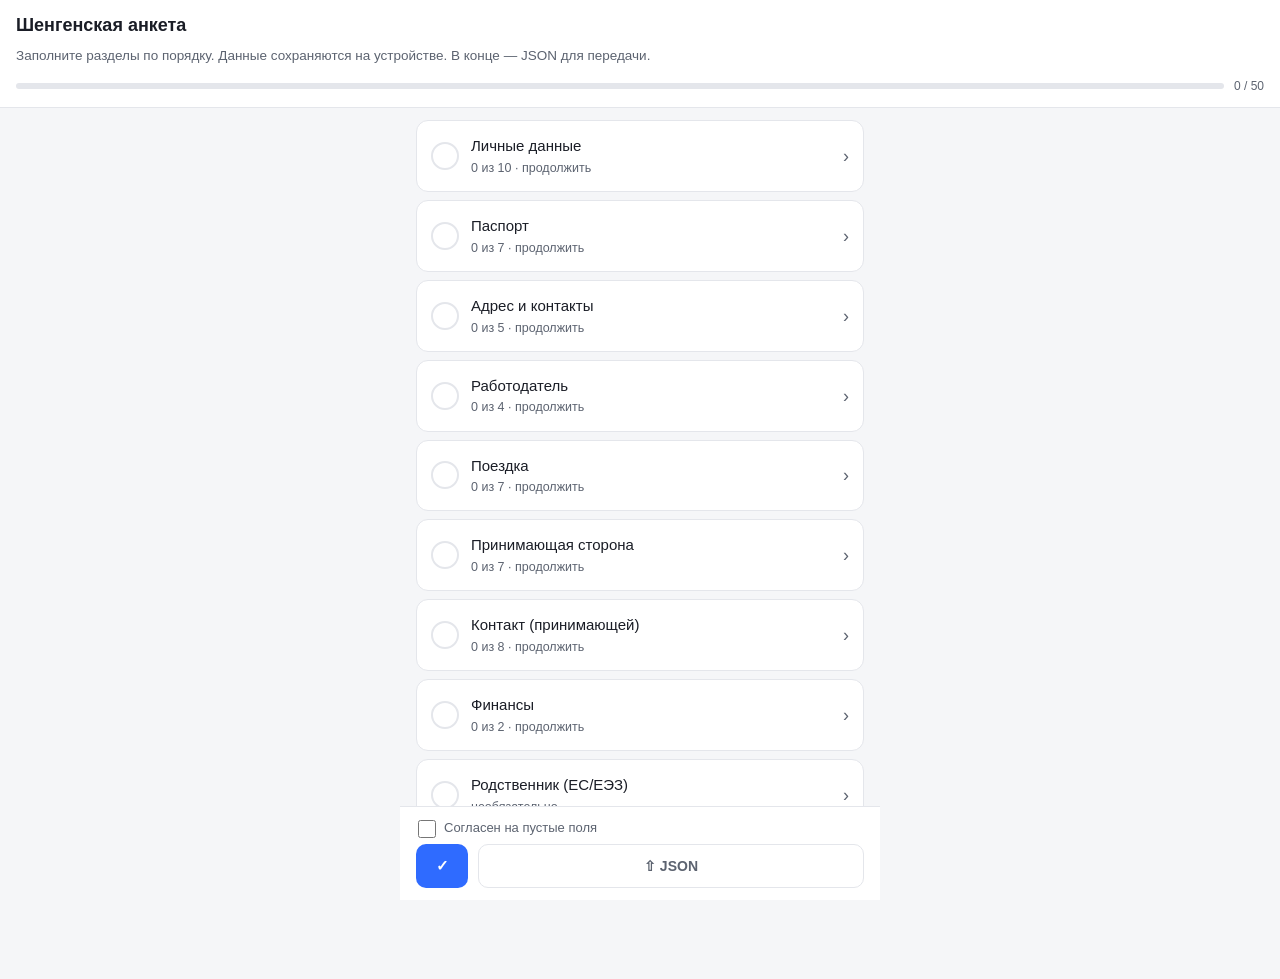
==== commit 3c1d11d8: "Сделал кнопки пиктограммами" ====
--- a/form/index.html
+++ b/form/index.html
@@ -10,6 +10,53 @@
   <meta property="og:description" content="Заполните 61 поле визовой анкеты на телефоне. Черновик сохраняется локально.">
   <link rel="stylesheet" href="style.css">
   <script src="https://telegram.org/js/telegram-web-app.js"></script>
+  <style>
+    /* компактные кнопки действий */
+    .result-actions {
+      display: flex;
+      flex-wrap: nowrap;
+      gap: 8px;
+      margin-top: 4px;
+    }
+    .result-actions .btn {
+      flex: 1;
+      min-width: 0;
+      padding: 12px 6px;
+      font-size: 13px;
+      line-height: 1.25;
+      display: flex;
+      flex-direction: column;
+      align-items: center;
+      gap: 2px;
+    }
+    .result-actions .btn .ico {
+      font-size: 18px;
+      line-height: 1;
+    }
+    .result-actions .btn:disabled {
+      opacity: 0.45;
+      pointer-events: auto;
+    }
+    #buildBtn {
+      flex: 0 0 auto;
+      min-width: 52px;
+      max-width: 72px;
+      padding: 13px 10px;
+      font-size: 15px;
+      font-weight: 600;
+    }
+    .bottom-actions {
+      display: flex;
+      gap: 10px;
+      width: 100%;
+      align-items: stretch;
+    }
+    .bottom-actions .btn-load {
+      flex: 1;
+      padding: 13px 10px;
+      font-size: 14px;
+    }
+  </style>
 </head>
 <body>
 
@@ -34,13 +81,22 @@
     <h3>Готово — JSON сформирован</h3>
     <p style="font-size:13px;color:var(--ink2);margin-bottom:10px;">61 поле, даты ГГГГ-ММ-ДД.</p>
     <pre id="jsonOut"></pre>
-    <div class="result-actions" style="flex-wrap:wrap;gap:8px;">
-      <button class="btn btn-primary" id="sendTgBtn" type="button" style="flex:1 1 100%;">📲 Получить файл в Telegram</button>
-      <button class="btn btn-ghost" id="loadJsonBtn" type="button" style="flex:1;">⇧ Загрузить JSON</button>
-      <button class="btn btn-ghost" id="copyJsonBtn" type="button" style="flex:1;">⧉ В буфер</button>
+    <div class="result-actions">
+      <button class="btn btn-primary" id="sendTgBtn" type="button" title="Получить файл в Telegram">
+        <span class="ico">📲</span>
+        <span>ТГ</span>
+      </button>
+      <button class="btn btn-ghost" id="loadJsonBtn" type="button" title="Загрузить JSON с телефона">
+        <span class="ico">⇧</span>
+        <span>JSON</span>
+      </button>
+      <button class="btn btn-ghost" id="copyJsonBtn" type="button" title="Скопировать в буфер">
+        <span class="ico">⧉</span>
+        <span>Буфер</span>
+      </button>
     </div>
     <p class="result-hint" id="downloadHint" style="font-size:12.5px;color:var(--ink2);margin-top:10px;">
-      Из Telegram — «Получить файл в Telegram». Чтобы продолжить с готовым файлом — «Загрузить JSON» или «В буфер».
+      <b>ТГ</b> — файл в чат с ботом. <b>JSON</b> — загрузить с телефона. <b>Буфер</b> — скопировать.
     </p>
   </div>
 </div>
@@ -50,13 +106,12 @@
     <input type="checkbox" id="allowEmptyChk" style="width:18px;height:18px;flex-shrink:0;">
     <span>Согласен на пустые поля</span>
   </label>
-  <div style="display:flex;gap:10px;width:100%;">
-    <button class="btn btn-primary" id="buildBtn" type="button" style="flex:1;">Проверить</button>
-    <button class="btn btn-ghost" id="loadJsonBtnBottom" type="button" style="flex:0 0 auto;padding:13px 14px;">⇧ JSON</button>
+  <div class="bottom-actions">
+    <button class="btn btn-primary" id="buildBtn" type="button" title="Проверить и сформировать JSON">✓</button>
+    <button class="btn btn-ghost btn-load" id="loadJsonBtnBottom" type="button" title="Загрузить JSON с телефона">⇧ JSON</button>
   </div>
 </div>
 
-<!-- скрытый input для загрузки JSON (используется обеими кнопками) -->
 <input type="file" id="loadJsonInput" accept="application/json,.json" style="display:none;">
 
 <div class="toast" id="toast"></div>
@@ -125,9 +180,23 @@
     document.getElementById("progressLabel").textContent = p.done + " / " + p.total;
   }
 
+  function allowEmpty() {
+    return document.getElementById("allowEmptyChk").checked;
+  }
+
+  /** ТГ и Буфер доступны только при включённой галке */
+  function syncSendButtons() {
+    var ok = allowEmpty();
+    var tg = document.getElementById("sendTgBtn");
+    var copy = document.getElementById("copyJsonBtn");
+    if (tg) tg.disabled = !ok;
+    if (copy) copy.disabled = !ok;
+  }
+
+  document.getElementById("allowEmptyChk").addEventListener("change", syncSendButtons);
+
   document.getElementById("buildBtn").addEventListener("click", function () {
-    var allowEmpty = document.getElementById("allowEmptyChk").checked;
-    var res = allowEmpty ? App.buildJsonAllowEmpty(state) : App.buildJson(state);
+    var res = allowEmpty() ? App.buildJsonAllowEmpty(state) : App.buildJson(state);
     var ep = document.getElementById("errorPanel");
     var rp = document.getElementById("resultPanel");
     rp.style.display = "none";
@@ -153,21 +222,13 @@
     document.getElementById("jsonOut").textContent = res.str;
     window.__lastJson = res.str;
     rp.style.display = "block";
-    // Прокрутка сразу к кнопкам (TG / Загрузить / Буфер)
+    syncSendButtons();
     setTimeout(function () {
       var actions = document.querySelector(".result-actions") || rp;
       actions.scrollIntoView({ behavior: "smooth", block: "center" });
     }, 50);
   });
 
-  var copyBtn = document.getElementById("copyJsonBtn");
-  if (copyBtn) {
-    copyBtn.addEventListener("click", function () {
-      App.copyText(window.__lastJson || "", this);
-    });
-  }
-
-  // Telegram WebApp init
   function getTg() {
     return (window.Telegram && window.Telegram.WebApp) || null;
   }
@@ -189,7 +250,6 @@
     return tg.initDataUnsafe.user.id || null;
   }
 
-  /** Надёжная доставка: POST на сервер → бот шлёт document в чат */
   function sendJsonToChat(jsonText, filename) {
     var uid = tgUserId();
     if (!uid) {
@@ -213,15 +273,19 @@
   }
 
   document.getElementById("sendTgBtn").addEventListener("click", function () {
+    if (!allowEmpty()) {
+      App.showToast("Сначала поставьте галку «Согласен на пустые поля»");
+      return;
+    }
     var json = window.__lastJson || "";
     if (!json) {
-      App.showToast("Сначала сформируйте JSON");
+      App.showToast("Сначала нажмите ✓");
       return;
     }
     var btn = document.getElementById("sendTgBtn");
-    var oldLabel = btn.textContent;
+    var oldHtml = btn.innerHTML;
     btn.disabled = true;
-    btn.textContent = "Отправка…";
+    btn.innerHTML = "<span class=\"ico\">…</span><span>Ждём</span>";
 
     sendJsonToChat(json, "applicant.json")
       .then(function () {
@@ -237,7 +301,6 @@
         } catch (e) {}
       })
       .catch(function (err) {
-        // fallback: sendData (закроет WebApp, лимит 4096)
         var tg = getTg();
         if (tg && typeof tg.sendData === "function" && isRealTelegram()) {
           try {
@@ -249,16 +312,29 @@
             }
           } catch (e2) {}
         }
-        App.showToast("Не удалось отправить. Откройте из бота или «В буфер»");
+        App.showToast("Не удалось отправить. Откройте из бота или «Буфер»");
         console.error(err);
       })
       .then(function () {
-        btn.disabled = false;
-        btn.textContent = oldLabel;
+        btn.innerHTML = oldHtml;
+        syncSendButtons();
       });
   });
 
-  /* ─── Загрузить JSON (из файла на телефоне) ─── */
+  document.getElementById("copyJsonBtn").addEventListener("click", function () {
+    if (!allowEmpty()) {
+      App.showToast("Сначала поставьте галку «Согласен на пустые поля»");
+      return;
+    }
+    var json = window.__lastJson || "";
+    if (!json) {
+      App.showToast("Сначала нажмите ✓");
+      return;
+    }
+    App.copyText(json, this);
+  });
+
+  /* Загрузить JSON — всегда можно, без галки */
   var loadInput = document.getElementById("loadJsonInput");
 
   function openLoadPicker() {
@@ -289,14 +365,12 @@
           other = data.otherValues || parsed.otherValues || {};
           tog = !!(data.toggleG9 || parsed.toggleG9);
         } else if (parsed && typeof parsed === "object") {
-          // плоский applicant.json или черновик
           vals = parsed.values && typeof parsed.values === "object" ? parsed.values : parsed;
           other = parsed.otherValues || {};
           tog = !!parsed.toggleG9;
         }
 
         if (vals && typeof vals === "object") {
-          // даты вида "2025-06-15 00:00:00.000" → "2025-06-15"
           var cleaned = {};
           Object.keys(vals).forEach(function (k) {
             var v = vals[k] == null ? "" : String(vals[k]);
@@ -309,7 +383,6 @@
           App.saveState(state);
           renderList();
 
-          // скрываем результат/ошибки — пользователь может править дальше
           document.getElementById("resultPanel").style.display = "none";
           document.getElementById("errorPanel").style.display = "none";
           window.__lastJson = null;
@@ -318,7 +391,6 @@
           Object.keys(cleaned).forEach(function (k) { if (cleaned[k]) filled++; });
           App.showToast("JSON загружен · " + filled + " полей");
 
-          // прокрутка к списку разделов, чтобы сразу видно заполненность
           setTimeout(function () {
             var list = document.getElementById("secList");
             if (list) list.scrollIntoView({ behavior: "smooth", block: "start" });
@@ -334,6 +406,7 @@
     reader.readAsText(file, "utf-8");
   });
 
+  syncSendButtons();
   renderList();
 })();
 </script>
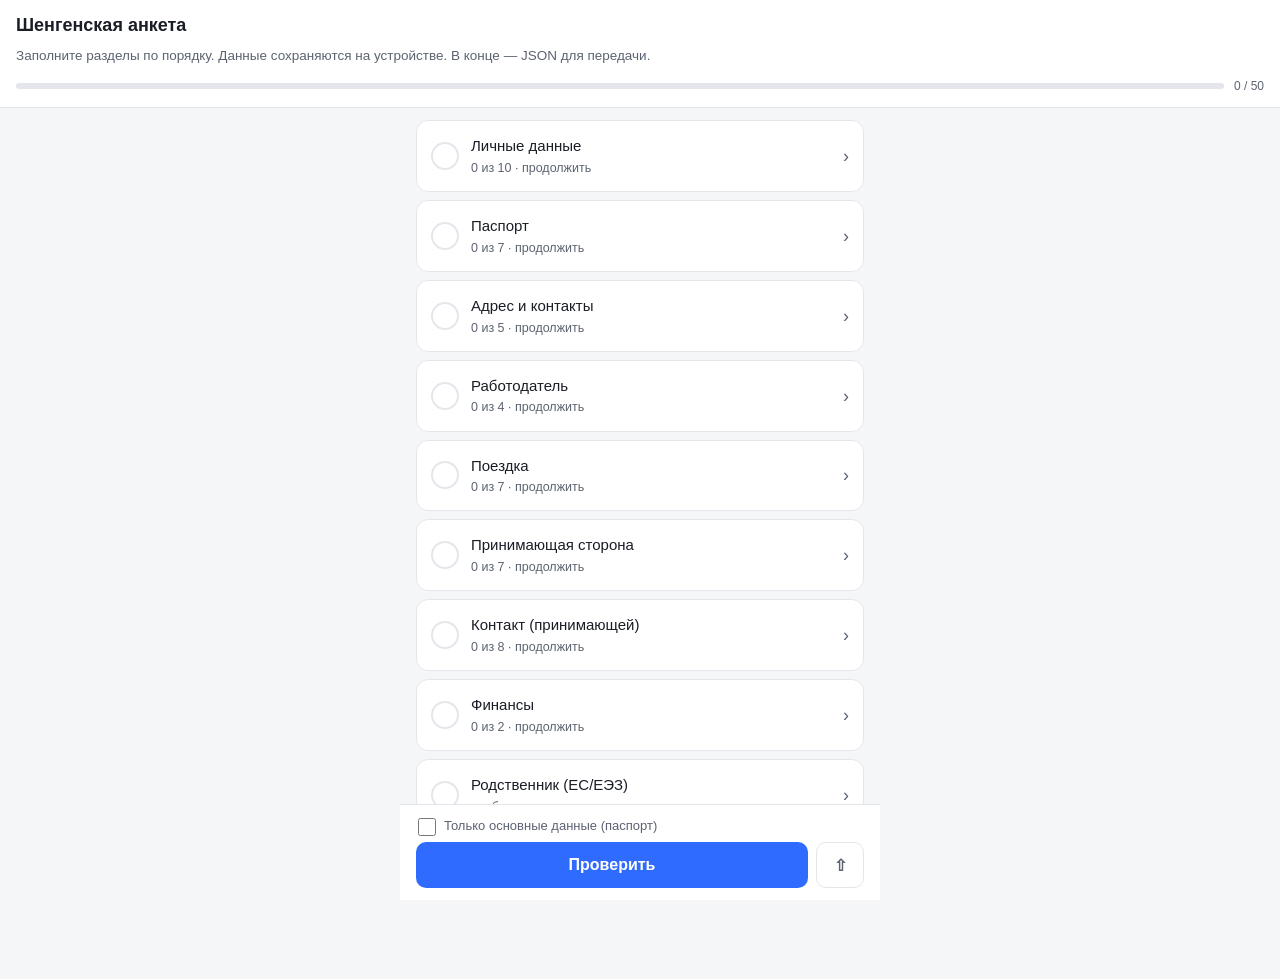
==== commit 823c43b6: "Работа с галками" ====
--- a/form/index.html
+++ b/form/index.html
@@ -37,24 +37,11 @@
       opacity: 0.45;
       pointer-events: auto;
     }
-    #buildBtn {
-      flex: 0 0 auto;
-      min-width: 52px;
-      max-width: 72px;
-      padding: 13px 10px;
-      font-size: 15px;
-      font-weight: 600;
-    }
     .bottom-actions {
       display: flex;
-      gap: 10px;
+      gap: 8px;
       width: 100%;
       align-items: stretch;
-    }
-    .bottom-actions .btn-load {
-      flex: 1;
-      padding: 13px 10px;
-      font-size: 14px;
     }
   </style>
 </head>
@@ -104,11 +91,11 @@
 <div class="bottom-bar" style="flex-direction:column;gap:6px;align-items:stretch;height:auto;">
   <label style="display:flex;align-items:center;gap:8px;font-size:13px;color:var(--ink2);padding:0 2px;user-select:none;cursor:pointer;">
     <input type="checkbox" id="allowEmptyChk" style="width:18px;height:18px;flex-shrink:0;">
-    <span>Согласен на пустые поля</span>
+    <span>Только основные данные (паспорт)</span>
   </label>
   <div class="bottom-actions">
-    <button class="btn btn-primary" id="buildBtn" type="button" title="Проверить и сформировать JSON">✓</button>
-    <button class="btn btn-ghost btn-load" id="loadJsonBtnBottom" type="button" title="Загрузить JSON с телефона">⇧ JSON</button>
+    <button class="btn btn-primary" id="buildBtn" type="button" title="Проверить и сформировать JSON" style="flex:1;font-size:16px;padding:14px 16px;">Проверить</button>
+    <button class="btn btn-ghost" id="loadJsonBtnBottom" type="button" title="Загрузить JSON с телефона" style="flex:0 0 auto;min-width:48px;max-width:56px;padding:12px 8px;font-size:16px;">⇧</button>
   </div>
 </div>
 
@@ -184,19 +171,48 @@
     return document.getElementById("allowEmptyChk").checked;
   }
 
-  /** ТГ и Буфер доступны только при включённой галке */
+  /** Раньше блокировали ТГ/Буфер без галки — теперь галка = «только паспорт», отправка всегда после ✓ */
   function syncSendButtons() {
-    var ok = allowEmpty();
     var tg = document.getElementById("sendTgBtn");
     var copy = document.getElementById("copyJsonBtn");
-    if (tg) tg.disabled = !ok;
-    if (copy) copy.disabled = !ok;
-  }
-
-  document.getElementById("allowEmptyChk").addEventListener("change", syncSendButtons);
+    if (tg) tg.disabled = false;
+    if (copy) copy.disabled = false;
+  }
+
+  // Поля паспорта (g2) + ключевые личные — «основные данные»
+  var MAIN_KEYS = {
+    FirstName: 1, SurName: 1, SurnameAtBirth: 1, DateOfBirth: 1,
+    PlaceOfBirth: 1, CountryOfBirthId: 1, NationalityId: 1, GenderId: 1,
+    PassportType: 1, PassportNo: 1, IssueDate: 1, ExpiryDate: 1,
+    IssuePlace: 1, IssueCountryId: 1, TravelDate: 1
+  };
 
   document.getElementById("buildBtn").addEventListener("click", function () {
-    var res = allowEmpty() ? App.buildJsonAllowEmpty(state) : App.buildJson(state);
+    var res;
+    if (allowEmpty()) {
+      // Режим «только основные»: проверяем паспорт/личность, остальное можно пустым (позже | )
+      var errs = [];
+      App.FIELDS.forEach(function (f) {
+        if (!MAIN_KEYS[f.key]) return;
+        var v = (state.values[f.key] || "").trim();
+        if (!v) errs.push({ key: f.key, msg: f.label + " — обязательно (основные данные)", group: f.group });
+      });
+      if (errs.length) {
+        res = { ok: false, errors: errs };
+      } else {
+        // Пустые неосновные → "|" (бот потом сможет подставить фейк)
+        var values = {};
+        App.FIELDS.forEach(function (f) {
+          var v = (state.values[f.key] || "").trim();
+          if (!v && !MAIN_KEYS[f.key]) v = "|";
+          values[f.key] = v;
+        });
+        var ordered = App.toBlsPayload(values);
+        res = { ok: true, json: ordered, str: JSON.stringify(ordered, null, 2) };
+      }
+    } else {
+      res = App.buildJson(state);
+    }
     var ep = document.getElementById("errorPanel");
     var rp = document.getElementById("resultPanel");
     rp.style.display = "none";
@@ -273,10 +289,6 @@
   }
 
   document.getElementById("sendTgBtn").addEventListener("click", function () {
-    if (!allowEmpty()) {
-      App.showToast("Сначала поставьте галку «Согласен на пустые поля»");
-      return;
-    }
     var json = window.__lastJson || "";
     if (!json) {
       App.showToast("Сначала нажмите ✓");
@@ -322,10 +334,6 @@
   });
 
   document.getElementById("copyJsonBtn").addEventListener("click", function () {
-    if (!allowEmpty()) {
-      App.showToast("Сначала поставьте галку «Согласен на пустые поля»");
-      return;
-    }
     var json = window.__lastJson || "";
     if (!json) {
       App.showToast("Сначала нажмите ✓");
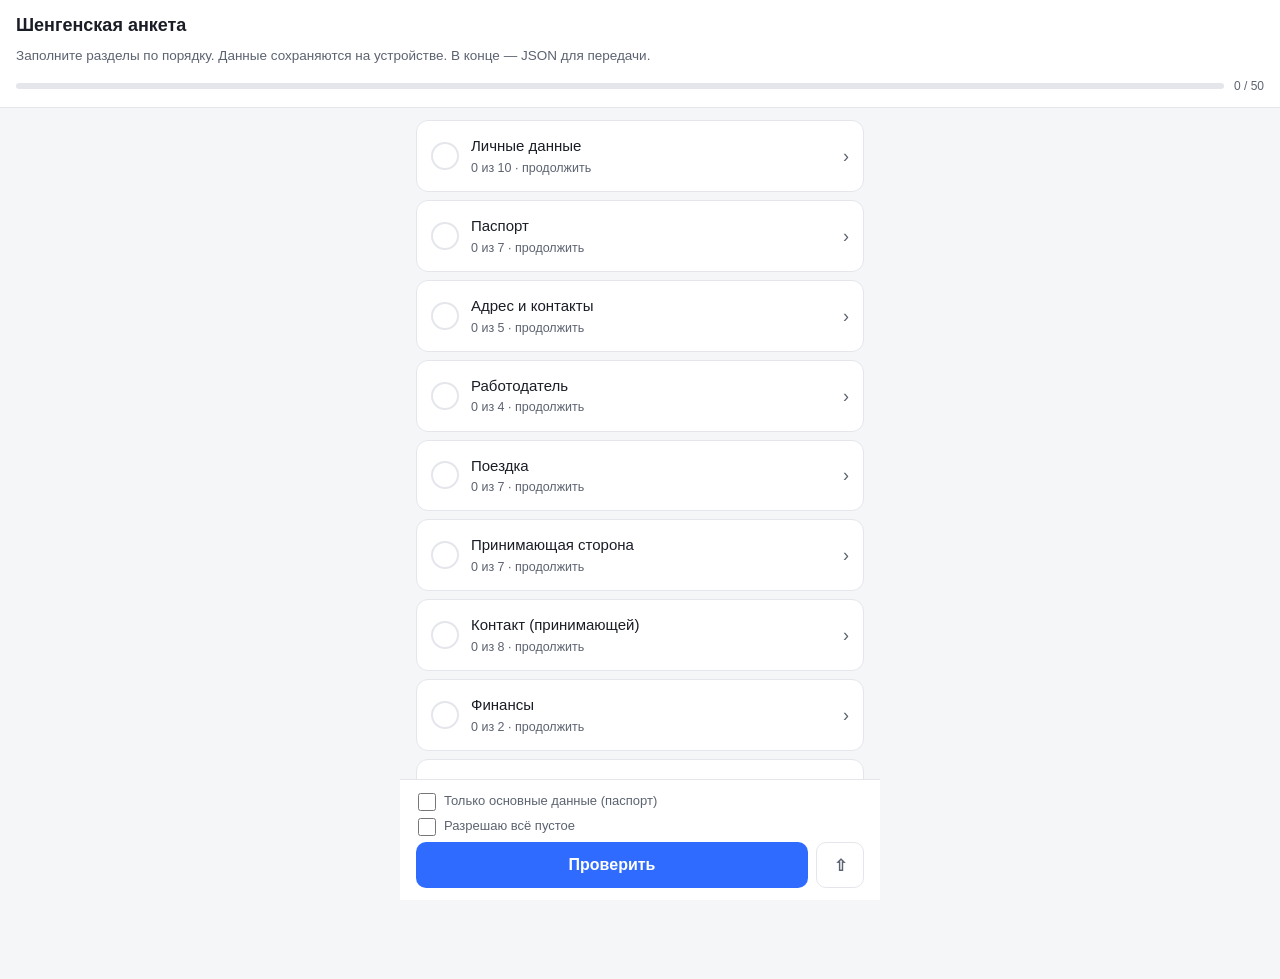
==== commit 7b6dda2f: "Add files via upload" ====
--- a/form/index.html
+++ b/form/index.html
@@ -93,6 +93,10 @@
     <input type="checkbox" id="allowEmptyChk" style="width:18px;height:18px;flex-shrink:0;">
     <span>Только основные данные (паспорт)</span>
   </label>
+  <label style="display:flex;align-items:center;gap:8px;font-size:13px;color:var(--ink2);padding:0 2px;user-select:none;cursor:pointer;">
+    <input type="checkbox" id="allowAllEmptyChk" style="width:18px;height:18px;flex-shrink:0;">
+    <span>Разрешаю всё пустое</span>
+  </label>
   <div class="bottom-actions">
     <button class="btn btn-primary" id="buildBtn" type="button" title="Проверить и сформировать JSON" style="flex:1;font-size:16px;padding:14px 16px;">Проверить</button>
     <button class="btn btn-ghost" id="loadJsonBtnBottom" type="button" title="Загрузить JSON с телефона" style="flex:0 0 auto;min-width:48px;max-width:56px;padding:12px 8px;font-size:16px;">⇧</button>
@@ -167,8 +171,11 @@
     document.getElementById("progressLabel").textContent = p.done + " / " + p.total;
   }
 
-  function allowEmpty() {
+  function onlyMain() {
     return document.getElementById("allowEmptyChk").checked;
+  }
+  function allowAllEmpty() {
+    return document.getElementById("allowAllEmptyChk").checked;
   }
 
   /** Раньше блокировали ТГ/Буфер без галки — теперь галка = «только паспорт», отправка всегда после ✓ */
@@ -179,38 +186,34 @@
     if (copy) copy.disabled = false;
   }
 
-  // Поля паспорта (g2) + ключевые личные — «основные данные»
-  var MAIN_KEYS = {
-    FirstName: 1, SurName: 1, SurnameAtBirth: 1, DateOfBirth: 1,
-    PlaceOfBirth: 1, CountryOfBirthId: 1, NationalityId: 1, GenderId: 1,
-    PassportType: 1, PassportNo: 1, IssueDate: 1, ExpiryDate: 1,
-    IssuePlace: 1, IssueCountryId: 1, TravelDate: 1
-  };
+  // Центральные галки → массовая простановка allowEmpty у полей
+  function syncAllowFromCentral() {
+    if (allowAllEmpty()) {
+      App.applyAllowMode(state, "all");
+    } else if (onlyMain()) {
+      App.applyAllowMode(state, "main");
+    } else {
+      App.applyAllowMode(state, "none");
+    }
+    App.saveState(state);
+  }
+
+  document.getElementById("allowEmptyChk").addEventListener("change", function () {
+    if (this.checked) document.getElementById("allowAllEmptyChk").checked = false;
+    syncAllowFromCentral();
+  });
+  document.getElementById("allowAllEmptyChk").addEventListener("change", function () {
+    if (this.checked) document.getElementById("allowEmptyChk").checked = false;
+    syncAllowFromCentral();
+  });
 
   document.getElementById("buildBtn").addEventListener("click", function () {
     var res;
-    if (allowEmpty()) {
-      // Режим «только основные»: проверяем паспорт/личность, остальное можно пустым (позже | )
-      var errs = [];
-      App.FIELDS.forEach(function (f) {
-        if (!MAIN_KEYS[f.key]) return;
-        var v = (state.values[f.key] || "").trim();
-        if (!v) errs.push({ key: f.key, msg: f.label + " — обязательно (основные данные)", group: f.group });
-      });
-      if (errs.length) {
-        res = { ok: false, errors: errs };
-      } else {
-        // Пустые неосновные → "|" (бот потом сможет подставить фейк)
-        var values = {};
-        App.FIELDS.forEach(function (f) {
-          var v = (state.values[f.key] || "").trim();
-          if (!v && !MAIN_KEYS[f.key]) v = "|";
-          values[f.key] = v;
-        });
-        var ordered = App.toBlsPayload(values);
-        res = { ok: true, json: ordered, str: JSON.stringify(ordered, null, 2) };
-      }
+    if (allowAllEmpty()) {
+      // Полностью пустая «рыба» — без проверки, пустые остаются ""
+      res = App.buildJsonAllowEmpty(state);
     } else {
+      // Обычная / точечная: validateAll учитывает allowEmpty → "|"
       res = App.buildJson(state);
     }
     var ep = document.getElementById("errorPanel");
--- a/form/style.css
+++ b/form/style.css
@@ -506,3 +506,45 @@
   color: var(--ink);
   font-weight: 600;
 }
+
+
+/* поле + галка «можно пусто» */
+.field-row {
+  display: flex;
+  align-items: center;
+  gap: 8px;
+}
+.field-row > input,
+.field-row > select,
+.field-row > .date-row {
+  flex: 1;
+  min-width: 0;
+}
+.field-row > .other-input {
+  flex: 1 1 100%;
+  width: 100%;
+}
+.allow-empty-tog {
+  flex: 0 0 auto;
+  display: flex;
+  align-items: center;
+  justify-content: center;
+  width: 28px;
+  height: 28px;
+  margin: 0;
+  padding: 0;
+  cursor: pointer;
+  user-select: none;
+  border-radius: 6px;
+  background: transparent;
+}
+.allow-empty-tog input {
+  width: 18px;
+  height: 18px;
+  margin: 0;
+  accent-color: var(--accent, #2F6BFF);
+  cursor: pointer;
+}
+.allow-empty-tog:active {
+  background: rgba(47, 107, 255, 0.08);
+}
